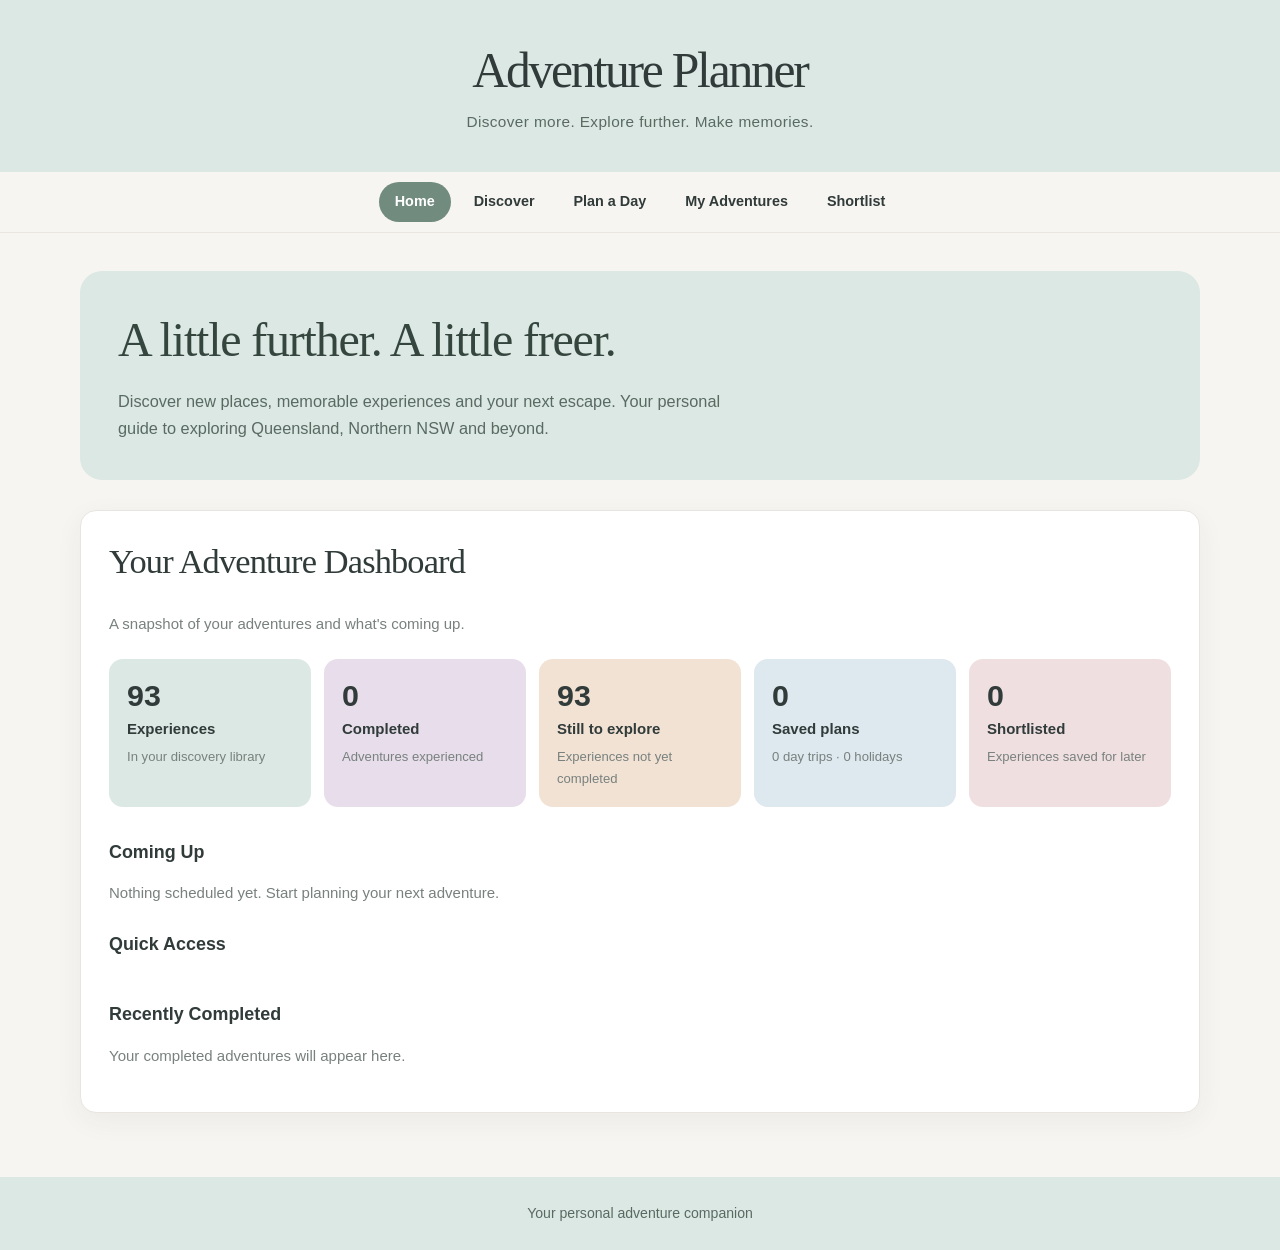
==== index.html @ 5153eb8e "Update index.html" ====
<!DOCTYPE html>
<html lang="en">
<head>
    <meta charset="UTF-8">
    <meta name="viewport" content="width=device-width, initial-scale=1.0">
    <meta name="theme-color" content="#F7F5F1">
    <title>Adventure Planner | Home</title>

    <link rel="stylesheet" href="style.css">
    <link rel="stylesheet" href="theme.css">
    <link rel="stylesheet" href="refinements.css?v=3">
    <link rel="stylesheet" href="site-controls.css?v=1">
    <link rel="stylesheet" href="final-fixes.css?v=1">
    <link rel="stylesheet" href="itinerary-names.css?v=1">

    <script src="itinerary-names.js?v=1" defer></script>
<script src="final-fixes.js?v=1" defer></script>
    <script src="activities.js" defer></script>
    <script src="activities-extra.js" defer></script>
    <script src="activities-more.js" defer></script>
    <script src="activity-corrections.js" defer></script>
    <script src="activities-collection-4.js" defer></script>
    <script src="activity-corrections-2.js" defer></script>
    <script src="pet-policy.js?v=1" defer></script>
    <script src="app.js" defer></script>
    <script src="adventure-planner-bridge.js" defer></script>
    <script src="page-init.js" defer></script>
    <script src="navigation.js" defer></script>
    <script src="home-dashboard.js" defer></script>
    <script src="page-refinements.js?v=3" defer></script>
</head>

<body data-page="home">
    <header>
        <h1>Adventure Planner</h1>
        <p>Discover more. Explore further. Make memories.</p>
    </header>

    <main>
        <section class="welcome">
            <h2>A little further. A little freer.</h2>
            <p>
                Discover new places, memorable experiences and your next escape.
                Your personal guide to exploring Queensland, Northern NSW and beyond.
            </p>
        </section>
    </main>

    <footer>Your personal adventure companion</footer>
</body>
</html>
---- style.css ----
:root {
    --forest: #183b35;
    --forest-light: #28564b;
    --cream: #f4f5ef;
    --white: #fff;
    --text: #263b35;
    --muted: #687871;
    --accent: #d9a75b;
    --border: #e5e9e2;
    --surface: #edf1eb;
}

* {
    box-sizing: border-box;
}

html {
    scroll-behaviour: smooth;
}

body {
    margin: 0;
    background: var(--cream);
    color: var(--text);
    font-family: Arial, Helvetica, sans-serif;
    line-height: 1.6;
}

header {
    padding: 48px 20px;
    background: linear-gradient(135deg, var(--forest), var(--forest-light));
    color: var(--white);
    text-align: center;
}

header h1 {
    margin: 0 0 8px;
    font-size: clamp(2rem, 6vw, 3rem);
    line-height: 1.2;
}

header p {
    margin: 0;
    color: rgba(255, 255, 255, .85);
    font-size: 1.05rem;
}

main {
    width: min(100% - 32px, 850px);
    margin: 32px auto;
}

h2 {
    color: var(--forest);
    line-height: 1.3;
}

h3 {
    color: var(--forest);
    line-height: 1.3;
}

.intro {
    margin-bottom: 28px;
}

.intro p {
    color: var(--muted);
}

.feature-grid {
    display: grid;
    grid-template-columns: repeat(2, minmax(0, 1fr));
    gap: 16px;
    margin: 28px 0;
}

.feature-card {
    padding: 22px;
    border: 1px solid var(--border);
    border-radius: 12px;
    background: var(--white);
    box-shadow: 0 3px 12px rgba(24, 59, 53, .04);
}

.feature-card h3 {
    margin-top: 0;
    margin-bottom: 8px;
}

.feature-card p {
    margin: 0;
    color: var(--muted);
    font-size: .95rem;
}

.search-input {
    width: 100%;
    min-height: 46px;
    margin: 12px 0 18px;
    padding: 12px 14px;
    border: 1px solid var(--border);
    border-radius: 8px;
    background: var(--white);
    color: var(--text);
    font: inherit;
}

.search-input:focus,
.filter-field select:focus,
.form-field input:focus,
.form-field select:focus,
.form-field textarea:focus {
    outline: 2px solid var(--accent);
    outline-offset: 2px;
}

.activity-filters {
    display: grid;
    grid-template-columns: repeat(2, minmax(0, 1fr));
    gap: 14px;
    margin: 18px 0 24px;
}

.filter-field {
    display: flex;
    flex-direction: column;
    gap: 6px;
    color: var(--text);
    font-size: .9rem;
    font-weight: 600;
}

.filter-field select {
    width: 100%;
    min-height: 42px;
    padding: 9px 10px;
    border: 1px solid var(--border);
    border-radius: 8px;
    background: var(--white);
    color: var(--text);
    font: inherit;
    font-weight: 400;
}

.reset-filters {
    min-height: 40px;
    padding: 9px 14px;
    border: 1px solid var(--border);
    border-radius: 8px;
    background: var(--surface);
    color: var(--forest);
    font: inherit;
    font-weight: 600;
    cursor: pointer;
}

.activity-card {
    margin: 14px 0;
    padding: 18px;
    border: 1px solid var(--border);
    border-radius: 10px;
    background: var(--white);
}

.activity-card h3 {
    margin: 0 0 8px;
}

.activity-card p {
    margin: 6px 0;
}

.activity-card .activity-meta {
    color: var(--muted);
    font-size: .9rem;
}

.activity-card button {
    margin: 10px 8px 0 0;
    padding: 9px 13px;
    border: 1px solid var(--border);
    border-radius: 7px;
    background: var(--surface);
    color: var(--forest);
    font: inherit;
    cursor: pointer;
}

.activity-card button:hover {
    background: #e1e9e1;
}

.activity-card button:focus,
.reset-filters:focus,
.add-activity-button:focus {
    outline: 2px solid var(--accent);
    outline-offset: 2px;
}

.activity-form {
    display: grid;
    grid-template-columns: repeat(2, minmax(0, 1fr));
    gap: 16px;
    margin-top: 24px;
}

.form-field {
    display: flex;
    flex-direction: column;
    gap: 7px;
    color: var(--text);
    font-size: .9rem;
    font-weight: 600;
}

.form-field input,
.form-field select,
.form-field textarea {
    width: 100%;
    min-height: 44px;
    padding: 11px 12px;
    border: 1px solid var(--border);
    border-radius: 8px;
    background: var(--white);
    color: var(--text);
    font: inherit;
    font-weight: 400;
}

.form-field textarea {
    min-height: 100px;
    resize: vertical;
}

.activity-form > label:nth-of-type(4) {
    grid-column: 1 / -1;
}

.add-activity-button {
    grid-column: 1 / -1;
    min-height: 46px;
    padding: 12px 18px;
    border: 0;
    border-radius: 8px;
    background: var(--forest);
    color: white;
    font: inherit;
    font-weight: 600;
    cursor: pointer;
}

.add-activity-button:hover {
    background: var(--forest-light);
}

#add-activity-message {
    grid-column: 1 / -1;
    margin: 0;
    color: var(--forest);
    font-weight: 600;
}

/* Day planner */

.day-planner-activities {
    display: grid;
    gap: 10px;
    margin: 18px 0;
}

.day-planner-choice {
    display: flex;
    align-items: flex-start;
    gap: 12px;
    padding: 13px;
    border: 1px solid var(--border);
    border-radius: 9px;
    background: var(--white);
    cursor: pointer;
}

.day-planner-choice input {
    width: 19px;
    height: 19px;
    margin-top: 2px;
    flex-shrink: 0;
    accent-color: var(--forest);
}

.day-planner-choice > span {
    display: flex;
    flex-direction: column;
    gap: 4px;
}

.day-planner-choice strong {
    color: var(--forest);
}

.day-planner-choice span span {
    color: var(--muted);
    font-size: .88rem;
}

.day-planner-summary {
    margin: 20px 0;
    padding: 16px;
    border-radius: 9px;
    background: var(--surface);
}

.day-planner-summary p {
    margin: 6px 0;
}

#day-planner-message {
    color: var(--forest);
    font-weight: 600;
}

footer {
    margin-top: 48px;
    padding: 24px 16px;
    background: var(--forest);
    color: rgba(255, 255, 255, .8);
    text-align: center;
    font-size: .9rem;
}

@media (max-width: 600px) {
    header {
        padding: 36px 18px;
    }

    main {
        width: min(100% - 24px, 850px);
        margin: 24px auto;
    }

    .feature-grid,
    .activity-filters,
    .activity-form {
        grid-template-columns: 1fr;
    }

    .activity-form > label,
    .add-activity-button,
    #add-activity-message {
        grid-column: 1;
    }
}


/* =========================================
   HOLIDAY PLANNER
   ========================================= */

.holiday-planner-section {
    margin-top: 24px;
}

.holiday-planner-section > h2 {
    color: var(--forest);
    margin-bottom: 10px;
}

.holiday-planner-section > p {
    color: var(--muted);
    line-height: 1.6;
}

.holiday-planner-section .activity-form {
    margin-top: 22px;
    padding: 20px;
    background: var(--surface);
    border-radius: 12px;
}

.holiday-planner-section input[type="search"] {
    width: 100%;
    box-sizing: border-box;
    min-height: 44px;
    margin: 12px 0;
    padding: 11px 12px;
    border: 1px solid var(--border);
    border-radius: 8px;
    background: var(--white);
    color: var(--text);
    font: inherit;
}

.holiday-day-card {
    margin-top: 20px;
    padding: 18px;
    border: 1px solid var(--border);
    border-radius: 12px;
    background: var(--white);
}

.holiday-day-card h3 {
    color: var(--forest);
    margin-top: 0;
}

.holiday-day-card > p {
    color: var(--muted);
    line-height: 1.5;
}

.holiday-day-card select {
    width: 100%;
    box-sizing: border-box;
    min-height: 44px;
    padding: 10px;
    border: 1px solid var(--border);
    border-radius: 8px;
    background: var(--white);
    color: var(--text);
    font: inherit;
}

.holiday-day-card > button {
    margin-top: 12px;
}

.holiday-assigned-list {
    display: grid;
    gap: 9px;
    margin-top: 18px;
}

.holiday-assigned-item {
    display: flex;
    align-items: center;
    justify-content: space-between;
    gap: 12px;
    padding: 12px;
    border: 1px solid var(--border);
    border-radius: 8px;
    background: var(--surface);
}

.holiday-assigned-item span {
    color: var(--text);
    font-size: .92rem;
    line-height: 1.5;
}

.holiday-assigned-item button {
    flex-shrink: 0;
}

.holiday-day-summary {
    margin-top: 16px;
    padding: 12px;
    border-radius: 8px;
    background: var(--surface);
    color: var(--forest) !important;
    font-size: .9rem;
    font-weight: 600;
    line-height: 1.5;
}

#holiday-editor-message,
#holiday-planner-message {
    color: var(--forest);
    font-weight: 600;
}

#holiday-editor > .add-activity-button {
    margin-top: 24px;
}

.holiday-planner-section > h3 {
    margin-top: 32px;
    color: var(--forest);
}

.saved-holiday-list {
    display: grid;
    gap: 16px;
    margin-top: 16px;
}

.saved-holiday-list .activity-card {
    padding: 20px;
    border: 1px solid var(--border);
    border-radius: 12px;
    background: var(--white);
}

.saved-holiday-list .activity-card h3 {
    color: var(--forest);
}

.saved-holiday-days {
    display: grid;
    gap: 12px;
    margin: 18px 0;
}

.saved-holiday-day {
    padding: 14px;
    border-radius: 8px;
    background: var(--surface);
}

.saved-holiday-day strong {
    color: var(--forest);
}

.saved-holiday-day ul {
    margin-bottom: 0;
    padding-left: 22px;
    color: var(--text);
    line-height: 1.7;
}

.saved-holiday-list .activity-card > p {
    color: var(--muted);
    line-height: 1.5;
}

@media (max-width: 600px) {
    .holiday-planner-section .activity-form {
        grid-template-columns: 1fr;
        padding: 15px;
    }

    .holiday-planner-section .activity-form > * {
        grid-column: 1;
    }

    .holiday-day-card {
        padding: 14px;
    }

    .holiday-assigned-item {
        align-items: flex-start;
        flex-direction: column;
    }

    .holiday-assigned-item button {
        align-self: flex-start;
    }
}

/* Calendar export */

.calendar-export-row {
    display: flex;
    align-items: center;
    justify-content: space-between;
    gap: 14px;
    margin: 12px 0;
    padding: 14px;
    border: 1px solid var(--border);
    border-radius: 9px;
    background: var(--white);
}

.calendar-export-row span {
    overflow-wrap: anywhere;
}

.calendar-export-row button {
    flex-shrink: 0;
}

#calendar-export h3 {
    margin-top: 26px;
}

@media (max-width: 600px) {
    .calendar-export-row {
        align-items: flex-start;
        flex-direction: column;
    }
}


/* Experience Journal */

#experience-journal > input[type="search"],
#experience-journal > select {
    width: 100%;
    min-height: 44px;
    margin: 8px 0;
    padding: 10px 12px;
    border: 1px solid var(--border);
    border-radius: 8px;
    background: var(--white);
    color: var(--text);
    font: inherit;
}

.journal-count {
    color: var(--muted);
    font-size: .9rem;
}

.journal-results {
    display: grid;
    gap: 14px;
    margin-top: 18px;
}

.journal-card {
    padding: 18px;
    border: 1px solid var(--border);
    border-radius: 10px;
    background: var(--white);
}

.journal-card h3 {
    margin: 0 0 4px;
}

.journal-location {
    color: var(--muted);
    font-size: .9rem;
}

.journal-rating {
    color: #b47b19;
    font-size: 1.25rem;
    letter-spacing: 2px;
}

.journal-notes {
    white-space: pre-wrap;
    overflow-wrap: anywhere;
}

.journal-editor {
    display: grid;
    gap: 14px;
    margin-top: 18px;
    padding: 16px;
    border-radius: 9px;
    background: var(--surface);
}

.journal-editor textarea {
    width: 100%;
    min-height: 110px;
    padding: 11px;
    border: 1px solid var(--border);
    border-radius: 8px;
    font: inherit;
}

.journal-actions {
    display: flex;
    flex-wrap: wrap;
    gap: 10px;
}

.journal-message {
    margin: 0;
    color: var(--forest);
    font-weight: 600;
}


/* Holiday Expense Tracker */

#holiday-expenses > label select {
    width: 100%;
    min-height: 44px;
    padding: 10px;
    border: 1px solid var(--border);
    border-radius: 8px;
    background: var(--white);
    font: inherit;
}

.expense-summary {
    margin: 18px 0;
    padding: 16px;
    border-radius: 10px;
    background: var(--surface);
}

.expense-total {
    display: flex;
    flex-direction: column;
    gap: 4px;
    margin-bottom: 12px;
}

.expense-total strong {
    color: var(--forest);
    font-size: 1.8rem;
}

.expense-category-row {
    display: flex;
    justify-content: space-between;
    gap: 12px;
    padding: 7px 0;
    border-bottom: 1px solid var(--border);
}

.expense-form {
    display: grid;
    grid-template-columns: repeat(2, minmax(0, 1fr));
    gap: 14px;
    margin: 20px 0;
    padding: 18px;
    border-radius: 10px;
    background: var(--surface);
}

.expense-form > label:nth-of-type(5),
.expense-form > button,
#expense-message {
    grid-column: 1 / -1;
}

.expense-form textarea {
    width: 100%;
    padding: 10px;
    border: 1px solid var(--border);
    border-radius: 8px;
    font: inherit;
}

.expense-list {
    display: grid;
    gap: 12px;
    margin-top: 16px;
}

.expense-card {
    display: flex;
    align-items: flex-start;
    justify-content: space-between;
    gap: 16px;
    padding: 16px;
    border: 1px solid var(--border);
    border-radius: 9px;
    background: var(--white);
}

.expense-card p {
    margin: 5px 0;
    color: var(--muted);
    font-size: .9rem;
    overflow-wrap: anywhere;
}

.expense-actions {
    display: flex;
    align-items: flex-end;
    flex-direction: column;
    gap: 10px;
}

.expense-amount {
    color: var(--forest);
    white-space: nowrap;
}

#expense-message {
    margin: 0;
    color: var(--forest);
    font-weight: 600;
}

@media (max-width: 600px) {
    .expense-form {
        grid-template-columns: 1fr;
    }

    .expense-form > * {
        grid-column: 1;
    }

    .expense-card {
        flex-direction: column;
    }

    .expense-actions {
        align-items: flex-start;
        flex-direction: row;
        justify-content: space-between;
        width: 100%;
    }
}


/* Holiday Budget Planner */

.budget-form {
    display: grid;
    grid-template-columns: minmax(0, 1fr) auto;
    gap: 14px;
    align-items: end;
    margin: 18px 0;
    padding: 18px;
    border-radius: 10px;
    background: var(--surface);
}

.budget-form .add-activity-button {
    grid-column: auto;
    min-width: 140px;
}

#holiday-budget-message {
    grid-column: 1 / -1;
    margin: 0;
    color: var(--forest);
    font-weight: 600;
}

.budget-comparison {
    display: grid;
    grid-template-columns: repeat(2, minmax(0, 1fr));
    gap: 12px;
    margin: 18px 0;
}

.budget-stat {
    display: flex;
    flex-direction: column;
    gap: 5px;
    padding: 16px;
    border: 1px solid var(--border);
    border-radius: 9px;
    background: var(--white);
}

.budget-stat span {
    color: var(--muted);
    font-size: .9rem;
}

.budget-stat strong {
    color: var(--forest);
    font-size: 1.25rem;
    overflow-wrap: anywhere;
}

.budget-stat.over-budget strong {
    color: #a52d2d;
}

.budget-progress-section {
    margin: 18px 0 28px;
    padding: 18px;
    border-radius: 10px;
    background: var(--surface);
}

.budget-progress-label {
    display: flex;
    justify-content: space-between;
    flex-wrap: wrap;
    gap: 8px;
    margin-bottom: 10px;
}

.budget-progress-track {
    height: 16px;
    overflow: hidden;
    border-radius: 20px;
    background: #dce3dc;
}

.budget-progress-bar {
    height: 100%;
    border-radius: 20px;
    background: var(--forest-light);
    transition: width .2s ease;
}

.budget-progress-bar.budget-progress-warning {
    background: #d9a75b;
}

.budget-progress-bar.budget-progress-over {
    background: #b43c36;
}

.all-holiday-budgets {
    display: grid;
    gap: 12px;
}

.budget-holiday-card button {
    margin-top: 8px;
}

@media (max-width: 600px) {
    .budget-form {
        grid-template-columns: 1fr;
    }

    .budget-form .add-activity-button {
        grid-column: 1;
    }

    .budget-comparison {
        grid-template-columns: 1fr;
    }
}


/* Holiday Packing Checklist */

#holiday-packing > label select {
    width: 100%;
    min-height: 44px;
    padding: 10px;
    border: 1px solid var(--border);
    border-radius: 8px;
    background: var(--white);
    color: var(--text);
    font: inherit;
}

.packing-progress {
    margin: 20px 0;
    padding: 16px;
    border-radius: 10px;
    background: var(--surface);
}

.packing-progress p {
    margin: 0 0 10px;
    font-weight: 600;
}

.packing-progress-track {
    height: 15px;
    overflow: hidden;
    border-radius: 20px;
    background: #dce3dc;
}

.packing-progress-bar {
    width: 0;
    height: 100%;
    border-radius: 20px;
    background: var(--forest-light);
    transition: width .2s ease;
}

.packing-categories {
    display: grid;
    gap: 14px;
    margin: 20px 0;
}

.packing-category {
    padding: 16px;
    border: 1px solid var(--border);
    border-radius: 10px;
    background: var(--white);
}

.packing-category-heading {
    display: flex;
    align-items: center;
    justify-content: space-between;
    gap: 12px;
    margin-bottom: 12px;
}

.packing-category-heading h3 {
    margin: 0;
}

.packing-category-count {
    color: var(--muted);
    font-size: .9rem;
    white-space: nowrap;
}

.packing-items {
    display: grid;
    gap: 8px;
}

.packing-item {
    display: flex;
    justify-content: space-between;
    align-items: center;
    gap: 12px;
    padding: 8px 0;
    border-bottom: 1px solid var(--border);
}

.packing-item:last-child {
    border-bottom: 0;
}

.packing-item-label {
    display: flex;
    align-items: center;
    gap: 11px;
    min-width: 0;
    cursor: pointer;
}

.packing-item-label input {
    width: 19px;
    height: 19px;
    flex-shrink: 0;
    accent-color: var(--forest);
}

.packing-checked {
    color: var(--muted);
    text-decoration: line-through;
}

.packing-remove {
    padding: 5px 9px;
    border: 1px solid var(--border);
    border-radius: 6px;
    background: var(--surface);
    color: var(--forest);
    cursor: pointer;
}

.packing-add-form {
    display: grid;
    grid-template-columns: minmax(0, 1fr) auto;
    gap: 10px;
    margin: 20px 0;
}

.packing-add-form input {
    width: 100%;
    min-height: 44px;
    padding: 10px 12px;
    border: 1px solid var(--border);
    border-radius: 8px;
    font: inherit;
}

.packing-add-form .add-activity-button {
    grid-column: auto;
}

.packing-message {
    color: var(--forest);
    font-weight: 600;
}

@media (max-width: 600px) {
    .packing-add-form {
        grid-template-columns: 1fr;
    }

    .packing-add-form .add-activity-button {
        grid-column: 1;
    }
}


/* Holiday Booking and Notes Manager */

#holiday-bookings > label select,
#holiday-bookings > textarea {
    width: 100%;
    padding: 11px;
    border: 1px solid var(--border);
    border-radius: 8px;
    background: var(--white);
    color: var(--text);
    font: inherit;
}

.booking-form {
    display: grid;
    grid-template-columns: repeat(2, minmax(0, 1fr));
    gap: 14px;
    margin: 20px 0;
    padding: 18px;
    border-radius: 10px;
    background: var(--surface);
}

.booking-form > label:nth-last-of-type(1),
.booking-form > button,
.booking-form > p {
    grid-column: 1 / -1;
}

.booking-form input,
.booking-form select,
.booking-form textarea {
    width: 100%;
    min-height: 44px;
    padding: 10px;
    border: 1px solid var(--border);
    border-radius: 8px;
    background: var(--white);
    font: inherit;
}

.booking-form textarea {
    min-height: 100px;
}

.booking-message {
    margin: 0;
    color: var(--forest);
    font-weight: 600;
}

.holiday-booking-list {
    display: grid;
    gap: 14px;
    margin: 18px 0 28px;
}

.holiday-booking-card {
    padding: 18px;
    border: 1px solid var(--border);
    border-radius: 10px;
    background: var(--white);
}

.holiday-booking-card h4 {
    margin: 0 0 8px;
    color: var(--forest);
    font-size: 1.1rem;
}

.booking-category {
    display: inline-block;
    margin-bottom: 10px;
    padding: 3px 9px;
    border-radius: 20px;
    background: var(--surface);
    color: var(--forest);
    font-size: .85rem;
}

.booking-details p {
    margin: 6px 0;
    overflow-wrap: anywhere;
}

.booking-card-actions {
    display: flex;
    flex-wrap: wrap;
    gap: 9px;
    margin-top: 14px;
}

#holiday-bookings > textarea {
    display: block;
    min-height: 130px;
    margin: 12px 0;
}

@media (max-width: 600px) {
    .booking-form {
        grid-template-columns: 1fr;
    }

    .booking-form > * {
        grid-column: 1;
    }
}


/* Printable Holiday Travel Pack */

#holiday-travel-pack > label select {
    width: 100%;
    min-height: 44px;
    padding: 10px;
    border: 1px solid var(--border);
    border-radius: 8px;
    background: var(--white);
    font: inherit;
}

#holiday-travel-pack > button {
    margin-top: 14px;
}

.travel-pack-message {
    color: var(--forest);
    font-weight: 600;
}


/* Adventure Home Dashboard */

.home-dashboard {
    margin: 24px 0;
    padding: 22px;
    border: 1px solid var(--border);
    border-radius: 14px;
    background: var(--white);
    box-shadow: 0 3px 12px rgba(24, 59, 53, .05);
}

.home-dashboard h2 {
    margin-top: 0;
}

.dashboard-welcome,
.dashboard-empty {
    color: var(--muted);
}

.dashboard-statistics {
    display: grid;
    grid-template-columns: repeat(auto-fit, minmax(135px, 1fr));
    gap: 12px;
    margin: 20px 0 28px;
}

.dashboard-stat-card {
    display: flex;
    flex-direction: column;
    gap: 3px;
    padding: 15px;
    border-radius: 9px;
    background: var(--surface);
}

.dashboard-stat-value {
    color: var(--forest);
    font-size: 1.8rem;
    font-weight: 700;
    line-height: 1.2;
}

.dashboard-stat-label {
    font-weight: 700;
}

.dashboard-stat-detail {
    color: var(--muted);
    font-size: .8rem;
}

.dashboard-upcoming,
.dashboard-shortcuts,
.dashboard-recent {
    margin-top: 26px;
}

.dashboard-plan-card {
    display: flex;
    flex-direction: column;
    gap: 4px;
    margin: 10px 0;
    padding: 13px 15px;
    border-left: 4px solid var(--accent);
    border-radius: 5px;
    background: var(--surface);
}

.dashboard-plan-type,
.dashboard-plan-date {
    color: var(--muted);
    font-size: .85rem;
}

.dashboard-shortcut-grid {
    display: grid;
    grid-template-columns: repeat(auto-fit, minmax(170px, 1fr));
    gap: 10px;
}

.dashboard-shortcut {
    display: block;
    padding: 12px 14px;
    border: 1px solid var(--border);
    border-radius: 8px;
    color: var(--forest);
    background: var(--surface);
    font-weight: 600;
    text-decoration: none;
    transition: background .15s ease;
}

.dashboard-shortcut:hover,
.dashboard-shortcut:focus {
    background: #dfe8df;
    outline: 2px solid var(--forest-light);
}

.dashboard-completed-list {
    padding-left: 22px;
}

.dashboard-completed-list li {
    margin: 7px 0;
}

@media (max-width: 600px) {
    .home-dashboard {
        padding: 16px;
    }

    .dashboard-statistics {
        grid-template-columns: repeat(2, minmax(0, 1fr));
    }

    .dashboard-shortcut-grid {
        grid-template-columns: 1fr 1fr;
    }
}
---- theme.css ----
:root {
    --ivory: #F7F5F1;
    --white: #FFFFFF;
    --sage: #DCE8E3;
    --sage-dark: #718B7F;
    --lilac: #E8DDEB;
    --peach: #F2E2D4;
    --terracotta: #D77F70;
    --terracotta-dark: #BD695C;
    --ink: #303B3A;
    --muted: #78817E;
    --border: #E8E5E0;
    --surface: #F1EFEB;
    --danger: #B85F5F;
    --shadow: 0 8px 28px rgba(48, 59, 58, .055);
    --radius: 16px;
}

* {
    box-sizing: border-box;
}

html {
    scroll-behaviour: smooth;
}

body {
    margin: 0;
    background: var(--ivory);
    color: var(--ink);
    font-family: "Inter", "Avenir Next", Avenir, "Segoe UI", sans-serif;
    font-size: 15px;
    line-height: 1.65;
    -webkit-font-smoothing: antialiased;
}

header {
    padding: 42px 24px 38px;
    background: var(--sage);
    color: var(--ink);
    text-align: center;
}

header h1 {
    margin: 0;
    font-family: Georgia, "Times New Roman", serif;
    font-size: clamp(2rem, 5vw, 3.1rem);
    font-weight: 500;
    letter-spacing: -.045em;
    line-height: 1.15;
}

header p {
    margin: 10px 0 0;
    color: #596A63;
    font-size: .96rem;
    letter-spacing: .025em;
}

main {
    width: min(100% - 40px, 1120px);
    margin: 38px auto 64px;
}

h1, h2, h3, h4 {
    color: var(--ink);
    line-height: 1.3;
}

h2 {
    margin-top: 0;
    font-family: Georgia, "Times New Roman", serif;
    font-size: clamp(1.65rem, 3vw, 2.15rem);
    font-weight: 500;
    letter-spacing: -.025em;
}

h3 {
    font-size: 1.12rem;
    font-weight: 650;
}

p {
    color: var(--muted);
}

.welcome {
    margin: 0 0 30px;
    padding: 38px;
    border-radius: 22px;
    background: var(--sage);
}

.welcome h2 {
    max-width: 650px;
    margin-bottom: 10px;
    color: #35463F;
    font-size: clamp(2rem, 5vw, 3rem);
}

.welcome p {
    max-width: 620px;
    margin-bottom: 0;
    color: #596A63;
    font-size: 1.02rem;
}

.feature,
.home-dashboard,
#activity-browser,
#day-planner,
#my-activities,
#backup-section,
#my-adventures,
#my-shortlist,
#adventure-map-section,
#experience-journal,
#calendar-export,
#holiday-expenses,
#holiday-budget,
#holiday-packing,
#holiday-bookings,
#holiday-travel-pack {
    margin: 22px 0;
    padding: 28px;
    border: 1px solid var(--border);
    border-radius: var(--radius);
    background: var(--white);
    box-shadow: var(--shadow);
}

.feature > h2,
.feature > h3 {
    margin-top: 0;
}

.feature > p:first-of-type {
    max-width: 760px;
}

.feature-grid {
    display: grid;
    grid-template-columns: repeat(2, minmax(0, 1fr));
    gap: 18px;
    margin: 28px 0;
}

.feature-card,
.activity-card,
.holiday-day-card,
.journal-card,
.holiday-booking-card,
.packing-category,
.budget-stat {
    padding: 20px;
    border: 1px solid var(--border);
    border-radius: 14px;
    background: var(--white);
    box-shadow: 0 3px 14px rgba(48, 59, 58, .035);
}

.feature-card h3,
.activity-card h3 {
    margin-top: 0;
}

.activity-card {
    margin: 14px 0;
}

.activity-card h3 {
    margin-bottom: 8px;
}

.activity-card p {
    margin: 7px 0;
}

.activity-card .activity-meta {
    color: var(--muted);
    font-size: .88rem;
}

.search-input,
input[type="search"],
input[type="text"],
input[type="number"],
input[type="date"],
input[type="time"],
select,
textarea {
    max-width: 100%;
    border: 1px solid var(--border);
    border-radius: 10px;
    background: #FFFEFC;
    color: var(--ink);
    font: inherit;
}

.search-input,
input[type="search"] {
    width: 100%;
    min-height: 48px;
    margin: 12px 0 18px;
    padding: 12px 15px;
}

input[type="text"],
input[type="number"],
input[type="date"],
input[type="time"],
select {
    min-height: 44px;
    padding: 9px 12px;
}

textarea {
    width: 100%;
    min-height: 105px;
    padding: 12px;
    resize: vertical;
}

input:focus,
select:focus,
textarea:focus {
    outline: 2px solid var(--terracotta);
    outline-offset: 2px;
}

.activity-filters,
.discover-controls,
.map-view-controls {
    display: grid;
    grid-template-columns: repeat(2, minmax(0, 1fr));
    gap: 14px;
    margin: 18px 0 24px;
}

.filter-field,
.form-field {
    display: flex;
    flex-direction: column;
    gap: 7px;
    color: var(--ink);
    font-size: .88rem;
    font-weight: 600;
}

.filter-field select,
.form-field input,
.form-field select,
.form-field textarea {
    width: 100%;
}

.activity-form,
.expense-form,
.booking-form {
    display: grid;
    grid-template-columns: repeat(2, minmax(0, 1fr));
    gap: 16px;
    margin-top: 22px;
}

.activity-form {
    padding: 22px;
    border-radius: 14px;
    background: var(--surface);
}

.activity-form > label:nth-of-type(4),
.activity-form > button,
.activity-form > p,
.expense-form > label:nth-of-type(5),
.expense-form > button,
#expense-message,
.booking-form > label:nth-last-of-type(1),
.booking-form > button,
.booking-form > p {
    grid-column: 1 / -1;
}

button,
.add-activity-button,
.reset-filters {
    min-height: 42px;
    padding: 10px 17px;
    border: 1px solid transparent;
    border-radius: 10px;
    background: var(--terracotta);
    color: var(--white);
    font: inherit;
    font-size: .9rem;
    font-weight: 650;
    cursor: pointer;
    transition: background .18s ease, transform .18s ease;
}

button:hover,
.add-activity-button:hover {
    background: var(--terracotta-dark);
    transform: translateY(-1px);
}

button:focus-visible {
    outline: 3px solid var(--sage-dark);
    outline-offset: 3px;
}

.reset-filters,
.activity-card button,
.packing-remove {
    border-color: var(--border);
    background: var(--sage);
    color: #40554B;
}

.reset-filters:hover,
.activity-card button:hover,
.packing-remove:hover {
    background: #CBDCD4;
    color: var(--ink);
}

#add-activity-message,
#day-planner-message,
#holiday-editor-message,
#holiday-planner-message,
#backup-message,
#holiday-budget-message,
#expense-message,
.booking-message,
.packing-message,
.journal-message,
.travel-pack-message,
.map-view-message {
    color: var(--sage-dark);
    font-weight: 650;
}

.day-planner-activities,
.journal-results,
.saved-holiday-list,
.holiday-booking-list,
.packing-categories,
.expense-list {
    display: grid;
    gap: 13px;
    margin: 18px 0;
}

.day-planner-choice {
    display: flex;
    align-items: flex-start;
    gap: 12px;
    padding: 14px;
    border: 1px solid var(--border);
    border-radius: 12px;
    background: #FFFEFC;
    cursor: pointer;
}

.day-planner-choice input,
.packing-item-label input {
    width: 19px;
    height: 19px;
    flex-shrink: 0;
    accent-color: var(--sage-dark);
}

.day-planner-choice > span {
    display: flex;
    flex-direction: column;
    gap: 4px;
}

.day-planner-choice strong {
    color: var(--ink);
}

.day-planner-choice span span {
    color: var(--muted);
    font-size: .88rem;
}

.day-planner-summary,
.expense-summary,
.packing-progress,
.budget-progress-section,
.holiday-day-summary {
    margin: 18px 0;
    padding: 18px;
    border-radius: 13px;
    background: var(--sage);
    color: #40554B;
}

.holiday-planner-section {
    margin-top: 24px;
}

.holiday-planner-section .activity-form,
.expense-form,
.booking-form,
.journal-editor {
    padding: 20px;
    border-radius: 14px;
    background: var(--surface);
}

.holiday-planner-section input[type="search"],
.holiday-planner-section select,
.holiday-day-card select,
#holiday-expenses > label select,
#holiday-packing > label select,
#holiday-bookings > label select,
#holiday-travel-pack > label select {
    width: 100%;
    min-height: 44px;
    padding: 10px 12px;
    border: 1px solid var(--border);
    border-radius: 10px;
    background: #FFFEFC;
    color: var(--ink);
    font: inherit;
}

.holiday-day-card {
    margin-top: 18px;
}

.holiday-day-card h3 {
    margin-top: 0;
}

.holiday-assigned-list {
    display: grid;
    gap: 9px;
    margin-top: 16px;
}

.holiday-assigned-item,
.calendar-export-row,
.expense-card,
.packing-item {
    display: flex;
    align-items: center;
    justify-content: space-between;
    gap: 14px;
    padding: 13px;
    border: 1px solid var(--border);
    border-radius: 11px;
    background: #FFFEFC;
}

.holiday-assigned-item span,
.calendar-export-row span {
    overflow-wrap: anywhere;
}

.saved-holiday-days {
    display: grid;
    gap: 12px;
    margin: 18px 0;
}

.saved-holiday-day {
    padding: 15px;
    border-radius: 11px;
    background: var(--peach);
}

.saved-holiday-day strong {
    color: var(--ink);
}

.saved-holiday-day ul {
    margin-bottom: 0;
    padding-left: 22px;
    line-height: 1.7;
}

.budget-form,
.packing-add-form {
    display: grid;
    grid-template-columns: minmax(0, 1fr) auto;
    gap: 12px;
    align-items: end;
    margin: 18px 0;
    padding: 18px;
    border-radius: 13px;
    background: var(--surface);
}

.budget-comparison {
    display: grid;
    grid-template-columns: repeat(2, minmax(0, 1fr));
    gap: 13px;
    margin: 18px 0;
}

.budget-stat span {
    display: block;
    color: var(--muted);
    font-size: .88rem;
}

.budget-stat strong,
.expense-total strong {
    color: var(--ink);
    font-size: 1.5rem;
}

.budget-progress-track,
.packing-progress-track {
    height: 13px;
    overflow: hidden;
    border-radius: 20px;
    background: #E6E3DE;
}

.budget-progress-bar,
.packing-progress-bar {
    height: 100%;
    border-radius: 20px;
    background: var(--sage-dark);
}

.budget-progress-bar.budget-progress-warning {
    background: #D7A66F;
}

.budget-progress-bar.budget-progress-over {
    background: var(--danger);
}

.packing-category {
    margin: 12px 0;
}

.packing-category-heading {
    display: flex;
    justify-content: space-between;
    gap: 12px;
    margin-bottom: 12px;
}

.packing-category-heading h3 {
    margin: 0;
}

.packing-items {
    display: grid;
    gap: 8px;
}

.packing-item-label {
    display: flex;
    align-items: center;
    gap: 11px;
    min-width: 0;
    cursor: pointer;
}

.packing-checked {
    color: var(--muted);
    text-decoration: line-through;
}

.packing-remove {
    min-height: 32px;
    padding: 5px 10px;
}

.expense-card {
    align-items: flex-start;
}

.expense-card p {
    margin: 5px 0;
    overflow-wrap: anywhere;
}

.expense-amount {
    color: var(--ink);
    white-space: nowrap;
}

.expense-actions,
.journal-actions,
.booking-card-actions {
    display: flex;
    flex-wrap: wrap;
    gap: 9px;
}

.journal-editor {
    display: grid;
    gap: 14px;
    margin-top: 18px;
}

.journal-rating {
    color: var(--terracotta-dark);
    font-size: 1.2rem;
    letter-spacing: 2px;
}

.journal-notes {
    white-space: pre-wrap;
    overflow-wrap: anywhere;
}

.booking-category,
.dashboard-plan-type {
    display: inline-block;
    padding: 4px 10px;
    border-radius: 20px;
    background: var(--lilac);
    color: #65566B;
    font-size: .82rem;
    font-weight: 650;
}

.dashboard-welcome,
.dashboard-empty {
    color: var(--muted);
}

.dashboard-statistics {
    display: grid;
    grid-template-columns: repeat(auto-fit, minmax(145px, 1fr));
    gap: 13px;
    margin: 22px 0 30px;
}

.dashboard-stat-card {
    display: flex;
    flex-direction: column;
    gap: 4px;
    padding: 18px;
    border-radius: 14px;
    background: var(--sage);
}

.dashboard-stat-card:nth-child(2) {
    background: var(--lilac);
}

.dashboard-stat-card:nth-child(3) {
    background: var(--peach);
}

.dashboard-stat-value {
    color: var(--ink);
    font-size: 1.9rem;
    font-weight: 700;
    line-height: 1.2;
}

.dashboard-stat-label {
    font-weight: 700;
}

.dashboard-stat-detail,
.dashboard-plan-date {
    color: var(--muted);
    font-size: .82rem;
}

.dashboard-upcoming,
.dashboard-shortcuts,
.dashboard-recent {
    margin-top: 28px;
}

.dashboard-plan-card {
    display: flex;
    flex-direction: column;
    gap: 4px;
    margin: 10px 0;
    padding: 16px;
    border-left: 4px solid var(--terracotta);
    border-radius: 10px;
    background: var(--peach);
}

.dashboard-shortcut-grid {
    display: grid;
    grid-template-columns: repeat(auto-fit, minmax(170px, 1fr));
    gap: 11px;
}

.dashboard-shortcut {
    display: block;
    padding: 13px 15px;
    border: 1px solid var(--border);
    border-radius: 11px;
    background: var(--lilac);
    color: #5E5065;
    font-weight: 650;
    text-decoration: none;
    transition: background .18s ease;
}

.dashboard-shortcut:hover {
    background: #DCCBDD;
}

.dashboard-completed-list {
    padding-left: 22px;
}

.dashboard-completed-list li {
    margin: 7px 0;
}

#my-shortlist,
#my-adventures {
    min-height: 200px;
}

#adventure-map {
    width: 100%;
    height: 520px;
    border: 1px solid var(--border);
    border-radius: 14px;
    background: var(--surface);
    z-index: 1;
}

.map-view-legend {
    color: var(--muted);
    font-size: .85rem;
}

.map-popup h3 {
    color: var(--ink);
}

.map-popup-activity button {
    background: var(--sage);
    color: var(--ink);
}

#calendar-export h3 {
    margin-top: 26px;
}

footer {
    margin-top: 56px;
    padding: 25px 18px;
    background: var(--sage);
    color: #596A63;
    text-align: center;
    font-size: .88rem;
}

#backup-section input[type="file"] {
    display: block;
    margin-top: 10px;
}

@media (max-width: 700px) {
    main {
        width: min(100% - 24px, 1120px);
        margin: 22px auto 42px;
    }

    header {
        padding: 32px 18px;
    }

    .welcome {
        padding: 25px 22px;
    }

    .feature,
    .home-dashboard,
    #activity-browser,
    #day-planner,
    #my-activities,
    #backup-section,
    #my-adventures,
    #my-shortlist,
    #adventure-map-section,
    #experience-journal,
    #calendar-export,
    #holiday-expenses,
    #holiday-budget,
    #holiday-packing,
    #holiday-bookings,
    #holiday-travel-pack {
        padding: 19px;
        border-radius: 13px;
    }

    .feature-grid,
    .activity-filters,
    .discover-controls,
    .map-view-controls,
    .activity-form,
    .expense-form,
    .booking-form {
        grid-template-columns: 1fr;
    }

    .activity-form > *,
    .expense-form > *,
    .booking-form > * {
        grid-column: 1;
    }

    .budget-comparison {
        grid-template-columns: 1fr 1fr;
    }

    .budget-form,
    .packing-add-form {
        grid-template-columns: 1fr;
    }

    .budget-form > button,
    .packing-add-form > button {
        grid-column: 1;
    }

    .holiday-assigned-item,
    .calendar-export-row,
    .expense-card,
    .packing-item {
        align-items: flex-start;
        flex-direction: column;
    }

    .dashboard-statistics {
        grid-template-columns: repeat(2, minmax(0, 1fr));
    }

    .dashboard-shortcut-grid {
        grid-template-columns: repeat(2, minmax(0, 1fr));
    }

    #adventure-map {
        height: 430px;
    }
}

@media (max-width: 380px) {
    .dashboard-shortcut-grid,
    .dashboard-statistics,
    .budget-comparison {
        grid-template-columns: 1fr;
    }
}
---- refinements.css ----
:root {
    --dashboard-sage: #DCE8E3;
    --dashboard-lilac: #E8DDEB;
    --dashboard-peach: #F2E2D4;
    --dashboard-blue: #DDE8EF;
    --dashboard-rose: #F0DFE1;
}

/* Five distinct dashboard colours */
.dashboard-statistics .dashboard-stat-card:nth-child(1) {
    background: var(--dashboard-sage) !important;
}

.dashboard-statistics .dashboard-stat-card:nth-child(2) {
    background: var(--dashboard-lilac) !important;
}

.dashboard-statistics .dashboard-stat-card:nth-child(3) {
    background: var(--dashboard-peach) !important;
}

.dashboard-statistics .dashboard-stat-card:nth-child(4) {
    background: var(--dashboard-blue) !important;
}

.dashboard-statistics .dashboard-stat-card:nth-child(5) {
    background: var(--dashboard-rose) !important;
}

/* Coming Up cards */
.dashboard-upcoming {
    margin-top: 34px;
}

.dashboard-upcoming > h3 {
    margin-bottom: 16px;
}

.dashboard-plan-card {
    display: grid;
    grid-template-columns: 1fr auto;
    grid-template-areas:
        "type date"
        "name name";
    align-items: center;
    gap: 7px 16px;
    margin: 12px 0;
    padding: 20px 22px;
    border: 1px solid var(--border);
    border-left: 4px solid #8CA99A;
    border-radius: 13px;
    background: #FFFFFF;
    box-shadow: 0 3px 12px rgba(48, 59, 58, .035);
}

.dashboard-upcoming .dashboard-plan-card:nth-of-type(2) {
    border-left-color: #A994B2;
}

.dashboard-upcoming .dashboard-plan-card:nth-of-type(3) {
    border-left-color: #D7A88D;
}

.dashboard-upcoming .dashboard-plan-card:nth-of-type(4) {
    border-left-color: #8CA9BC;
}

/* Plain text label, not a bubble */
.dashboard-plan-card .dashboard-plan-type {
    grid-area: type;
    display: block;
    width: auto;
    padding: 0 !important;
    border: 0 !important;
    border-radius: 0 !important;
    background: transparent !important;
    color: var(--sage-dark) !important;
    font-size: .74rem;
    font-weight: 700;
    letter-spacing: .09em;
    line-height: 1.3;
    text-transform: uppercase;
}

.dashboard-plan-card strong {
    grid-area: name;
    color: var(--ink) !important;
    font-family: Georgia, "Times New Roman", serif;
    font-size: 1.2rem;
    font-weight: 500;
    line-height: 1.4;
}

.dashboard-plan-card .dashboard-plan-date {
    grid-area: date;
    color: var(--muted);
    font-size: .82rem;
    text-align: right;
    white-space: nowrap;
}

/* Discover */
.discover-actions {
    display: flex;
    gap: 14px;
    margin: 20px 0;
}

#discover-results {
    margin-top: 20px;
}

#discover-results .discover-card {
    margin: 0;
    padding: 28px;
    border: 1px solid var(--border);
    border-radius: 17px;
    background: #FFFFFF;
    box-shadow: var(--shadow);
}

.discover-card-eyebrow {
    display: block;
    margin-bottom: 10px;
    color: var(--sage-dark);
    font-size: .75rem;
    font-weight: 700;
    letter-spacing: .1em;
    text-transform: uppercase;
}

#discover-results .discover-card h4 {
    margin: 0 0 8px;
    color: var(--ink);
    font-family: Georgia, "Times New Roman", serif;
    font-size: clamp(1.5rem, 3vw, 1.9rem);
    font-weight: 500;
}

.discover-location {
    color: var(--sage-dark);
    font-size: .9rem;
    font-weight: 600;
}

.discover-description {
    line-height: 1.7;
}

.discover-details {
    display: flex;
    flex-wrap: wrap;
    gap: 8px;
    margin: 18px 0;
}

.discover-details span {
    padding: 6px 11px;
    border-radius: 8px;
    background: var(--surface);
    color: var(--ink);
    font-size: .82rem;
}

.discover-count {
    margin-top: 12px;
    color: var(--muted);
    font-size: .85rem;
}

/* Shortlist */
.shortlist-add-controls {
    display: grid;
    grid-template-columns: minmax(0, 1fr) minmax(0, 1.5fr) auto;
    align-items: center;
    gap: 12px;
    margin: 22px 0;
}

.shortlist-add-controls input,
.shortlist-add-controls select {
    width: 100%;
    min-width: 0;
    height: 48px;
    min-height: 48px;
    margin: 0;
    padding: 10px 13px;
    border: 1px solid var(--border);
    border-radius: 10px;
    background: #FFFEFC;
    color: var(--ink);
    font: inherit;
}

.shortlist-add-controls button {
    height: 48px;
    white-space: nowrap;
}

.shortlist-count {
    color: var(--sage-dark);
    font-weight: 650;
}

.shortlist-results {
    display: grid;
    gap: 14px;
    margin-top: 18px;
}

.shortlist-card {
    padding: 20px;
    border: 1px solid var(--border);
    border-radius: 14px;
    background: #FFFFFF;
    box-shadow: 0 3px 14px rgba(48, 59, 58, .035);
}

.shortlist-card h3 {
    margin: 0 0 6px;
}

.shortlist-meta {
    color: var(--muted);
    font-size: .9rem;
}

/* My Adventures buttons */
#my-adventures-dashboard .adventure-history-actions {
    display: flex;
    flex-wrap: wrap;
    gap: 10px;
}

#my-adventures-dashboard .adventure-history-actions button {
    min-width: 150px;
    min-height: 42px;
    padding: 10px 16px;
    border: 1px solid var(--border);
    border-radius: 10px;
    background: var(--sage);
    color: #40554B;
    font: inherit;
    font-size: .9rem;
    font-weight: 650;
}

@media (max-width: 700px) {
    .dashboard-plan-card {
        padding: 16px;
    }

    .shortlist-add-controls {
        grid-template-columns: 1fr;
    }

    .shortlist-add-controls button,
    .discover-actions button {
        width: 100%;
    }

    #discover-results .discover-card {
        padding: 21px;
    }
}

@media (max-width: 420px) {
    .dashboard-plan-card {
        grid-template-columns: 1fr;
        grid-template-areas:
            "type"
            "name"
            "date";
    }

    .dashboard-plan-date {
        text-align: left;
    }
}
---- site-controls.css ----
/*
 * Adventure Planner — Shared Search and Filter Styling
 */

:root {
    --search-beige: #F2EBDD;
    --search-border: #D9CEBD;
    --search-focus: #B58C76;
}

/* Consistent search fields throughout the application */
input[type="search"],
input.search-input,
.itinerary-editor input[type="search"],
.shortlist-add-controls input,
.shortlist-add-controls select {
    box-sizing: border-box;
    width: 100%;
    min-width: 0;
    min-height: 48px;
    padding: 11px 14px;
    border: 1px solid var(--search-border);
    border-radius: 10px;
    background: var(--search-beige) !important;
    color: var(--ink);
    font: inherit;
}

input[type="search"]::placeholder,
input.search-input::placeholder {
    color: #746B60;
    opacity: 1;
}

input[type="search"]:focus,
input.search-input:focus,
select:focus,
.itinerary-editor input:focus {
    outline: 2px solid var(--search-focus);
    outline-offset: 2px;
}

/* Shared filter panels */
.discover-controls,
.day-generator-controls {
    padding: 18px;
    border-radius: 12px;
    background: var(--search-beige);
}

.discover-controls {
    display: grid;
    grid-template-columns: repeat(2, minmax(0, 1fr));
    gap: 14px;
    margin-top: 14px;
}

.discover-controls .filter-field,
.day-generator-controls .filter-field {
    display: grid;
    gap: 7px;
    min-width: 0;
}

.discover-controls select,
.day-generator-controls select {
    box-sizing: border-box;
    width: 100%;
    min-height: 48px;
    padding: 10px 13px;
    border: 1px solid var(--search-border);
    border-radius: 10px;
    background: #fff;
    color: var(--ink);
    font: inherit;
}

.pet-friendly-toggle {
    display: flex;
    align-items: center;
    gap: 10px;
    min-height: 46px;
    padding: 8px 11px;
    border-radius: 9px;
    background: rgba(255,255,255,.7);
    color: var(--ink);
    font-weight: 600;
}

.pet-friendly-toggle input {
    width: 19px;
    height: 19px;
    flex: 0 0 auto;
    accent-color: var(--sage-dark);
}

/* Discover results */
.discover-results {
    display: grid;
    grid-template-columns: repeat(auto-fit, minmax(min(100%, 290px), 1fr));
    gap: 15px;
    margin-top: 18px;
}

#discover-results .discover-card {
    height: 100%;
    box-sizing: border-box;
    padding: 22px;
    border: 1px solid var(--border);
    border-radius: 15px;
    background: #fff;
    box-shadow: 0 3px 14px rgba(48,59,58,.04);
}

#discover-results .discover-card h4 {
    margin: 0 0 8px;
    color: var(--ink);
    font-family: Georgia, "Times New Roman", serif;
    font-size: 1.3rem;
    font-weight: 500;
}

.discover-location {
    color: var(--sage-dark);
    font-size: .9rem;
    font-weight: 650;
}

.discover-description {
    line-height: 1.65;
}

.discover-details {
    display: flex;
    flex-wrap: wrap;
    gap: 8px;
    margin: 16px 0;
}

.discover-details span {
    padding: 7px 10px;
    border-radius: 8px;
    background: var(--surface);
    color: var(--ink);
    font-size: .82rem;
}

.discover-count {
    margin: 14px 0 0;
    color: var(--muted);
    font-size: .88rem;
}

.discover-empty {
    color: var(--muted);
    line-height: 1.6;
}

/* Home upcoming cards are clickable links */
a.dashboard-plan-card {
    display: grid;
    grid-template-columns: 1fr auto;
    grid-template-areas:
        "type date"
        "name name";
    align-items: center;
    gap: 7px 16px;
    margin: 12px 0;
    padding: 20px 22px;
    border: 1px solid var(--border);
    border-left: 4px solid #8CA99A;
    border-radius: 13px;
    background: #fff;
    box-shadow: 0 3px 12px rgba(48,59,58,.035);
    color: inherit;
    text-decoration: none;
    transition: transform .15s ease, box-shadow .15s ease;
}

a.dashboard-plan-card:hover,
a.dashboard-plan-card:focus-visible {
    transform: translateY(-2px);
    box-shadow: 0 5px 16px rgba(48,59,58,.09);
}

.dashboard-upcoming .dashboard-plan-card:nth-of-type(2) {
    border-left-color: #A994B2;
}

.dashboard-upcoming .dashboard-plan-card:nth-of-type(3) {
    border-left-color: #D7A88D;
}

.dashboard-upcoming .dashboard-plan-card:nth-of-type(4) {
    border-left-color: #8CA9BC;
}

.dashboard-plan-card .dashboard-plan-type {
    grid-area: type;
    display: block;
    padding: 0 !important;
    border: 0 !important;
    background: transparent !important;
    color: var(--sage-dark) !important;
    font-size: .74rem;
    font-weight: 700;
    letter-spacing: .09em;
    text-transform: uppercase;
}

.dashboard-plan-card strong {
    grid-area: name;
    color: var(--ink) !important;
    font-family: Georgia, "Times New Roman", serif;
    font-size: 1.2rem;
    font-weight: 500;
    line-height: 1.4;
}

.dashboard-plan-card .dashboard-plan-date {
    grid-area: date;
    color: var(--muted);
    font-size: .82rem;
    text-align: right;
}

/* My Adventures tiles and consistent action buttons */
#my-adventures-dashboard .adventure-history-actions button,
#my-adventures-dashboard .adventure-history-card > button {
    box-sizing: border-box;
    min-width: 150px;
    min-height: 44px;
    height: 44px;
    padding: 10px 16px;
    line-height: 1.2;
}

@media (max-width: 650px) {
    .discover-controls {
        grid-template-columns: 1fr;
    }

    a.dashboard-plan-card {
        padding: 16px;
    }

    .dashboard-plan-card .dashboard-plan-date {
        text-align: left;
    }
}

@media (max-width: 420px) {
    a.dashboard-plan-card {
        grid-template-columns: 1fr;
        grid-template-areas:
            "type"
            "name"
            "date";
    }
}
---- final-fixes.css ----
/* Equal-height Discover cards and consistently aligned actions */
#discover-results.discover-results {
    display: grid;
    grid-template-columns: repeat(auto-fit, minmax(min(100%, 290px), 1fr));
    align-items: stretch;
    gap: 18px;
}
#discover-results .discover-card {
    box-sizing: border-box;
    display: flex;
    flex-direction: column;
    height: 100%;
    min-height: 100%;
}
#discover-results .discover-card .discover-details { margin-bottom: 18px; }
#discover-results .discover-card-actions {
    display: flex;
    flex-direction: column;
    gap: 9px;
    margin-top: auto;
    padding-top: 18px;
}
#discover-results .discover-card-actions button {
    box-sizing: border-box;
    display: flex;
    align-items: center;
    justify-content: center;
    width: 100%;
    min-height: 44px;
    margin: 0;
    padding: 10px 14px;
    border: 1px solid var(--border);
    border-radius: 9px;
    font: inherit;
    font-size: .9rem;
    font-weight: 650;
    line-height: 1.2;
    cursor: pointer;
}
#discover-results .discover-card-actions .discover-shortlist-button {
    background: #F2EBDD;
    color: #51483D;
}
#discover-results .discover-card-actions .discover-shortlist-button.is-shortlisted {
    background: #DCE8E3;
    color: #40554B;
}
#discover-results .discover-card-actions .discover-complete-button {
    background: var(--sage, #DCE8E3);
    color: #40554B;
}
#discover-shortlist-count {
    margin: 12px 0 0;
    color: var(--sage-dark, #526D60);
    font-size: .88rem;
    font-weight: 650;
}

/* Add an Activity pet-friendly checkbox */
#add-activity .pet-friendly-checkbox {
    grid-column: 1 / -1;
    gap: 8px;
}
#add-activity .pet-checkbox-line {
    display: flex;
    align-items: center;
    gap: 11px;
    min-height: 44px;
    padding: 10px 12px;
    border: 1px solid var(--border);
    border-radius: 9px;
    background: #F2EBDD;
    color: var(--ink, #303B3A);
    font-weight: 500;
}
#add-activity .pet-checkbox-line input {
    width: 19px;
    height: 19px;
    min-height: 19px;
    margin: 0;
    accent-color: var(--sage-dark, #526D60);
}
@media (max-width: 650px) {
    #discover-results .discover-card-actions { padding-top: 14px; }
}
---- itinerary-names.css ----
/* Unique itinerary titles */
.saved-itinerary-date {
    margin: 4px 0 12px;
    color: var(--muted, #77736B);
    font-size: .9rem;
}
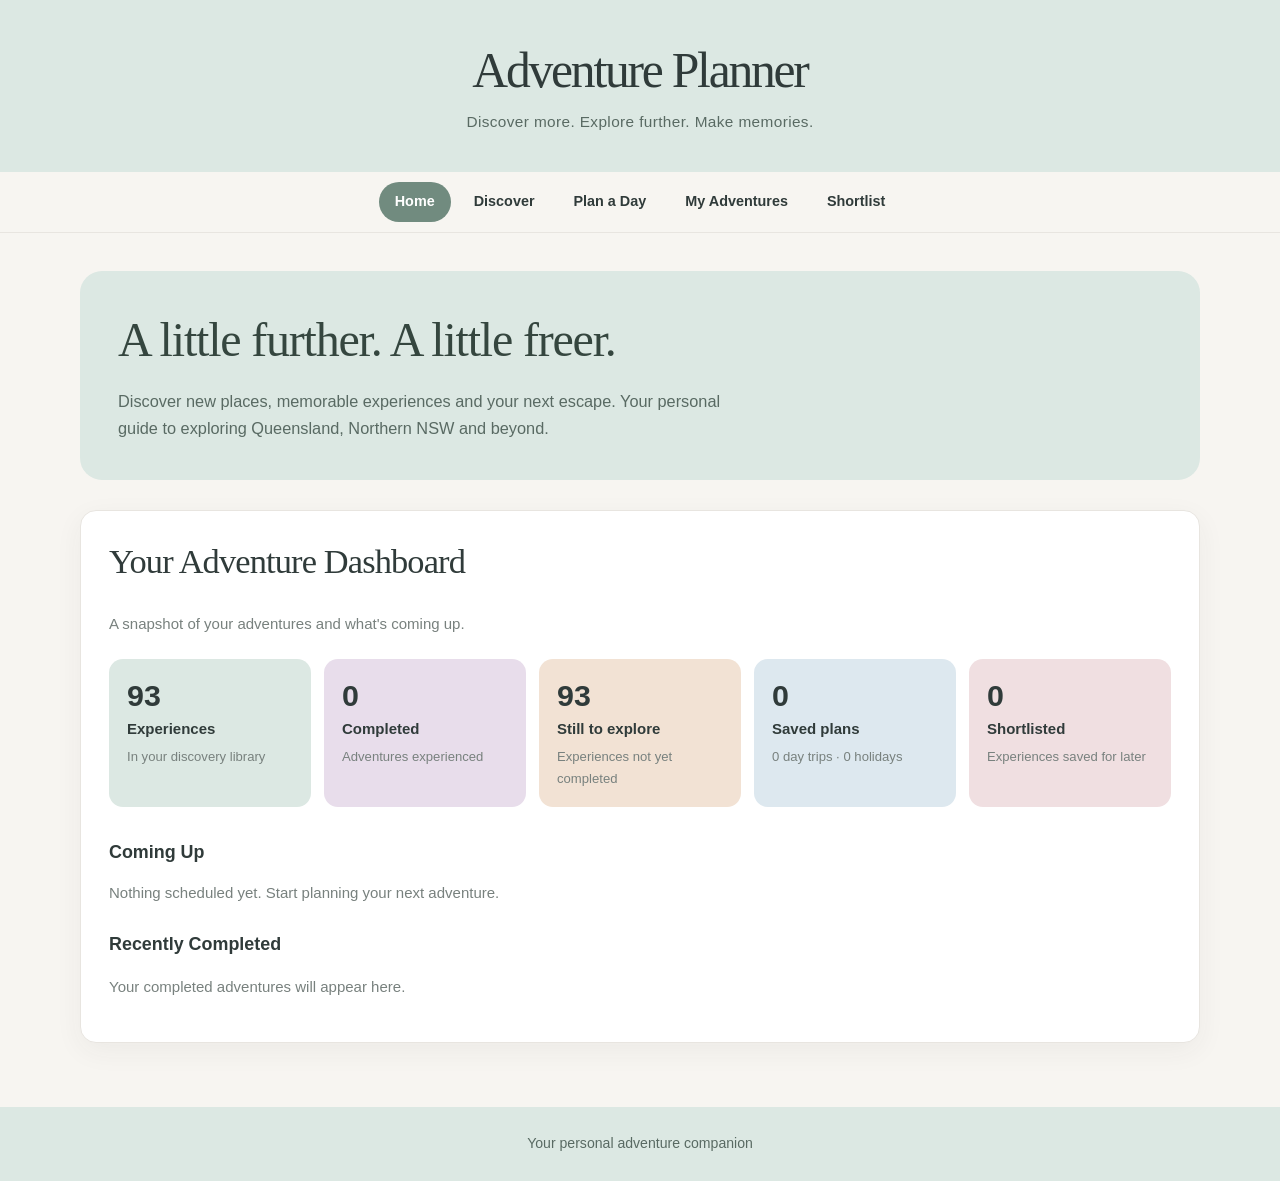
==== commit 156f4e0a: "Update index.html" ====
--- a/index.html
+++ b/index.html
@@ -29,6 +29,10 @@
     <script src="navigation.js" defer></script>
     <script src="home-dashboard.js" defer></script>
     <script src="page-refinements.js?v=3" defer></script>
+
+     <link rel="stylesheet" href="itinerary-names.css?v=1">
+
+    <script src="itinerary-names.js?v=1" defer></script>
 </head>
 
 <body data-page="home">
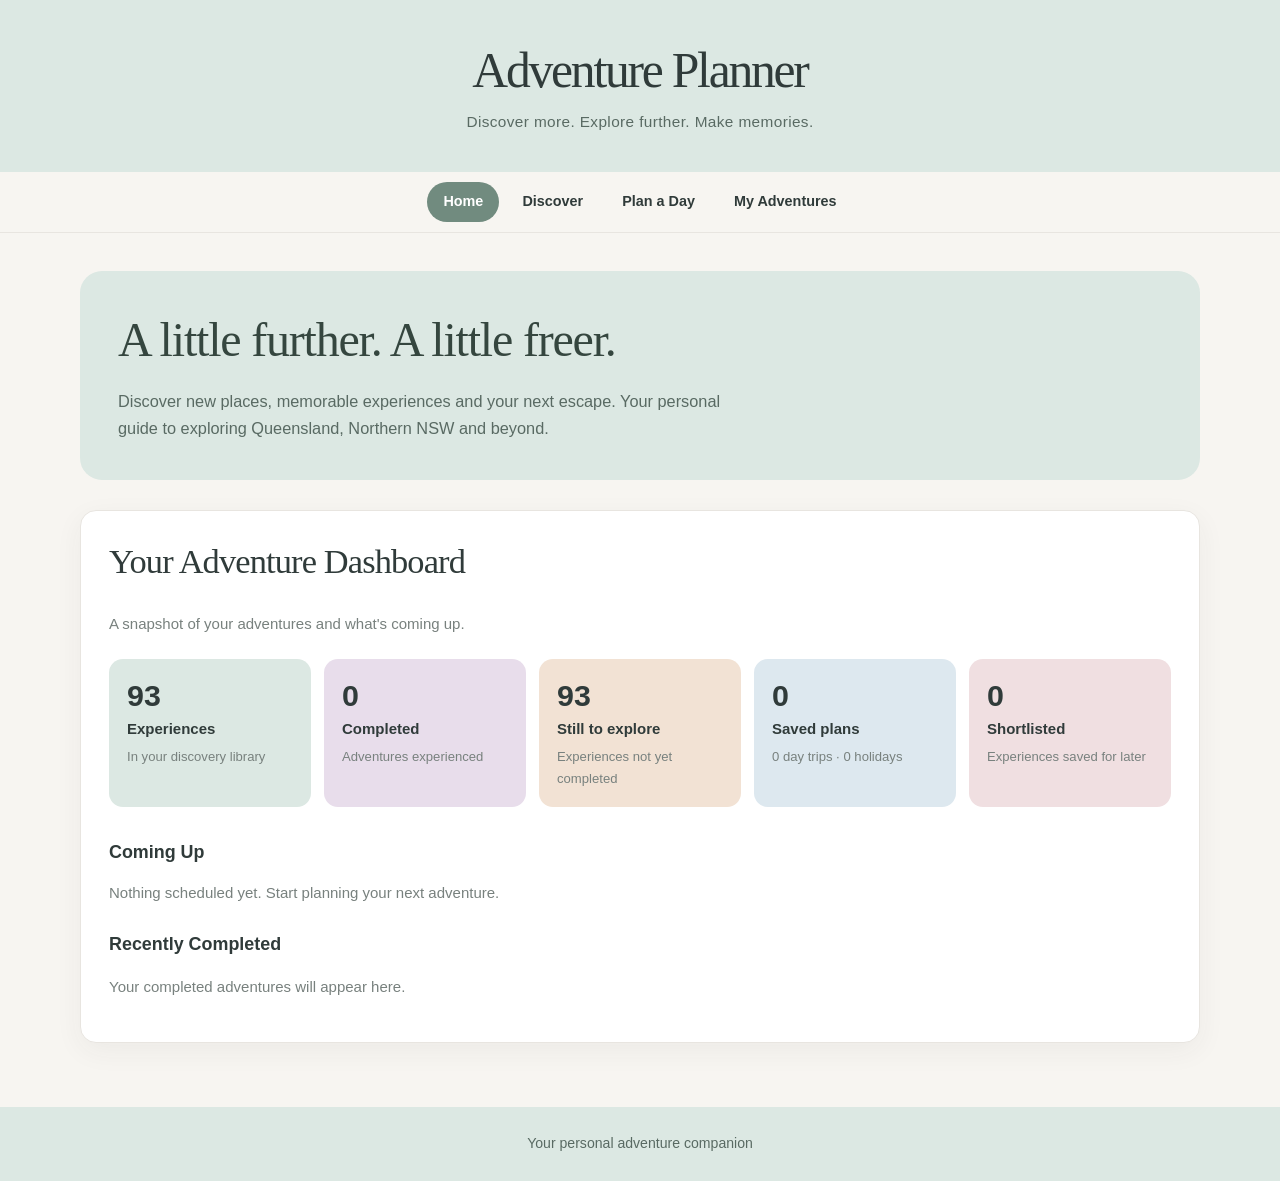
==== commit b3076a30: "Update index.html" ====
--- a/index.html
+++ b/index.html
@@ -12,27 +12,23 @@
     <link rel="stylesheet" href="refinements.css?v=3">
     <link rel="stylesheet" href="site-controls.css?v=1">
     <link rel="stylesheet" href="final-fixes.css?v=1">
-    <link rel="stylesheet" href="itinerary-names.css?v=1">
-
-    <script src="itinerary-names.js?v=1" defer></script>
-<script src="final-fixes.js?v=1" defer></script>
-    <script src="activities.js" defer></script>
-    <script src="activities-extra.js" defer></script>
-    <script src="activities-more.js" defer></script>
-    <script src="activity-corrections.js" defer></script>
-    <script src="activities-collection-4.js" defer></script>
-    <script src="activity-corrections-2.js" defer></script>
-    <script src="pet-policy.js?v=1" defer></script>
-    <script src="app.js" defer></script>
-    <script src="adventure-planner-bridge.js" defer></script>
-    <script src="page-init.js" defer></script>
-    <script src="navigation.js" defer></script>
-    <script src="home-dashboard.js" defer></script>
-    <script src="page-refinements.js?v=3" defer></script>
-
-     <link rel="stylesheet" href="itinerary-names.css?v=1">
-
-    <script src="itinerary-names.js?v=1" defer></script>
+        <link rel="stylesheet" href="itinerary-names.css?v=1">
+    
+<script src="activities.js" defer></script>
+<script src="activities-extra.js" defer></script>
+<script src="activities-more.js" defer></script>
+<script src="activity-corrections.js" defer></script>
+<script src="activities-collection-4.js" defer></script>
+<script src="activity-corrections-2.js" defer></script>
+<script src="pet-policy.js?v=1" defer></script>
+<script src="app.js" defer></script>
+   <script src="final-fixes.js?v=3" defer></script>
+<script src="adventure-planner-bridge.js" defer></script>
+<script src="page-init.js" defer></script>
+ <script src="navigation.js?v=2" defer></script>
+<script src="home-dashboard.js" defer></script>
+   <script src="page-refinements.js?v=5" defer></script>
+<script src="itinerary-names.js?v=2" defer></script>
 </head>
 
 <body data-page="home">
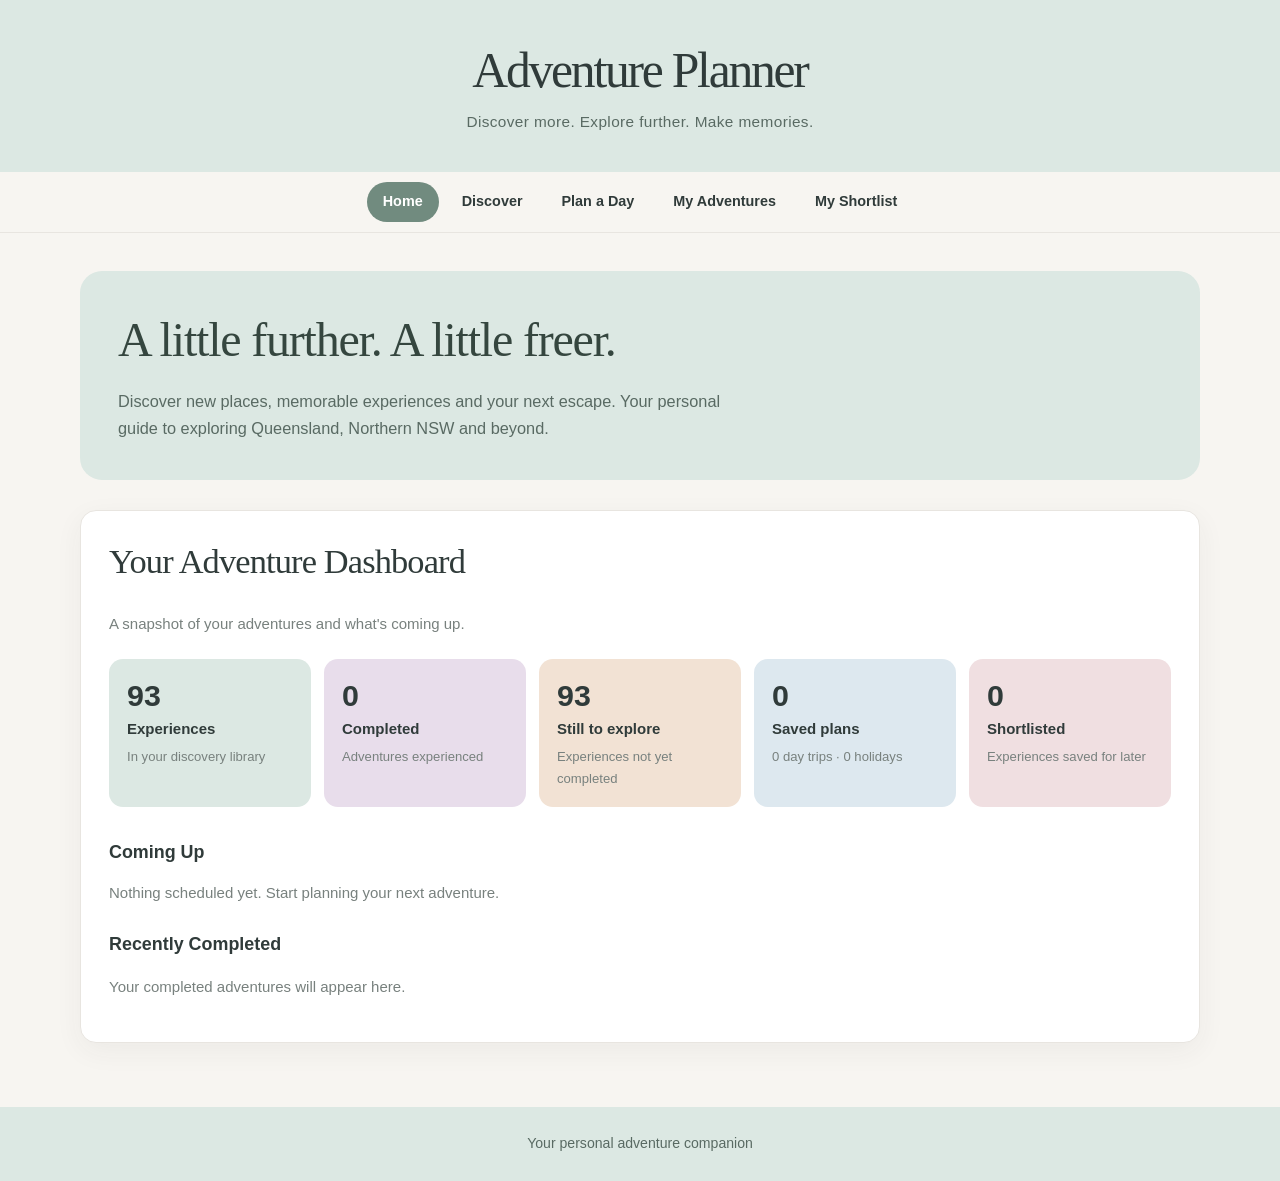
==== commit fcc98817: "Update index.html" ====
--- a/index.html
+++ b/index.html
@@ -25,7 +25,7 @@
    <script src="final-fixes.js?v=3" defer></script>
 <script src="adventure-planner-bridge.js" defer></script>
 <script src="page-init.js" defer></script>
- <script src="navigation.js?v=2" defer></script>
+    <script src="navigation.js?v=3" defer></script>
 <script src="home-dashboard.js" defer></script>
    <script src="page-refinements.js?v=5" defer></script>
 <script src="itinerary-names.js?v=2" defer></script>
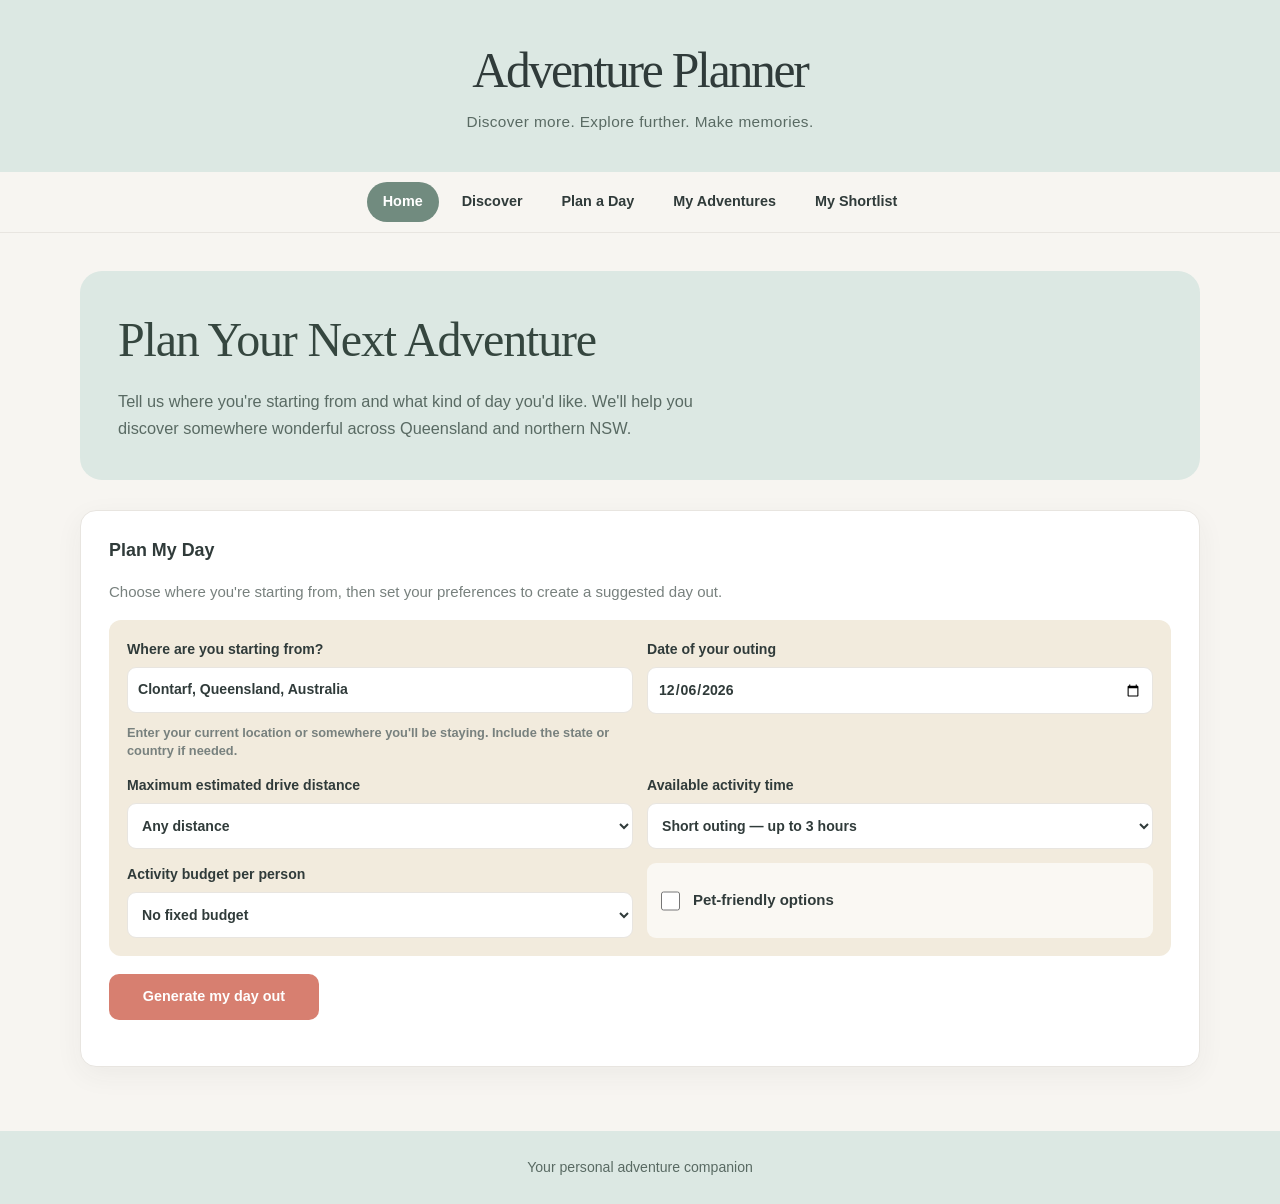
==== commit 65bd9d46: "Update index.html" ====
--- a/index.html
+++ b/index.html
@@ -5,30 +5,62 @@
     <meta charset="UTF-8">
     <meta name="viewport" content="width=device-width, initial-scale=1.0">
     <meta name="theme-color" content="#F7F5F1">
-    <title>Adventure Planner | Home</title>
+    <title>Plan a Day Out | Adventure Planner</title>
 
     <link rel="stylesheet" href="style.css">
     <link rel="stylesheet" href="theme.css">
-    <link rel="stylesheet" href="refinements.css?v=3">
-    <link rel="stylesheet" href="site-controls.css?v=1">
-    <link rel="stylesheet" href="final-fixes.css?v=1">
-        <link rel="stylesheet" href="itinerary-names.css?v=1">
-    
-<script src="activities.js" defer></script>
-<script src="activities-extra.js" defer></script>
-<script src="activities-more.js" defer></script>
-<script src="activity-corrections.js" defer></script>
-<script src="activities-collection-4.js" defer></script>
-<script src="activity-corrections-2.js" defer></script>
-<script src="pet-policy.js?v=1" defer></script>
-<script src="app.js" defer></script>
-   <script src="final-fixes.js?v=3" defer></script>
-<script src="adventure-planner-bridge.js" defer></script>
-<script src="page-init.js" defer></script>
-    <script src="navigation.js?v=3" defer></script>
-<script src="home-dashboard.js" defer></script>
-   <script src="page-refinements.js?v=5" defer></script>
-<script src="itinerary-names.js?v=2" defer></script>
+    <link rel="stylesheet" href="refinements.css">
+    <link rel="stylesheet" href="enhancements.css?v=2">
+    <link rel="stylesheet" href="site-controls.css?v=2">
+    <link rel="stylesheet" href="final-fixes.css?v=4">
+    <link rel="stylesheet" href="itinerary-names.css?v=2">
+
+    <style>
+        .day-generator-controls > .filter-field {
+            box-sizing: border-box;
+            width: 100%;
+            min-width: 0;
+        }
+
+        #generator-date {
+            display: block;
+            box-sizing: border-box !important;
+            width: 100% !important;
+            min-width: 0 !important;
+            max-width: 100% !important;
+            min-inline-size: 0 !important;
+            max-inline-size: 100% !important;
+        }
+
+        @media (max-width: 600px) {
+            .day-generator-controls {
+                grid-template-columns: minmax(0, 1fr);
+            }
+
+            #generator-date {
+                width: 100% !important;
+                max-width: 100% !important;
+            }
+        }
+    </style>
+
+    <script src="activities.js" defer></script>
+    <script src="activities-extra.js" defer></script>
+    <script src="activities-more.js" defer></script>
+    <script src="activity-corrections.js" defer></script>
+    <script src="activities-collection-4.js" defer></script>
+    <script src="activity-corrections-2.js" defer></script>
+    <script src="pet-policy.js?v=1" defer></script>
+
+    <script src="app.js" defer></script>
+    <script src="adventure-planner-bridge.js" defer></script>
+    <script src="page-init.js?v=4" defer></script>
+    <script src="navigation.js?v=5" defer></script>
+
+    <script src="day-generator.js?v=7" defer></script>
+    <script src="page-refinements.js?v=7" defer></script>
+    <script src="enhancements.js?v=2" defer></script>
+    <script src="itinerary-names.js?v=2" defer></script>
 </head>
 
 <body data-page="home">
@@ -39,11 +71,18 @@
 
     <main>
         <section class="welcome">
-            <h2>A little further. A little freer.</h2>
+            <h2>Plan Your Next Adventure</h2>
             <p>
-                Discover new places, memorable experiences and your next escape.
-                Your personal guide to exploring Queensland, Northern NSW and beyond.
+                Tell us where you're starting from and what kind of day
+                you'd like. We'll help you discover somewhere wonderful
+                across Queensland and northern NSW.
             </p>
+        </section>
+
+        <section class="feature">
+            <h3>Plan My Day</h3>
+            <p>Build an outing around your available time, budget and preferences.</p>
+            <span class="status">Loading day planner...</span>
         </section>
     </main>
 
--- a/theme.css
+++ b/theme.css
@@ -855,3 +855,78 @@
         grid-template-columns: 1fr;
     }
 }
+
+
+
+/* Consistent warm beige surfaces across search, filters and activity forms */
+
+:root {
+    --search-beige: #F2EBDD;
+    --search-border: #D9CEBD;
+}
+
+/* Search and filter panels */
+.discover-controls,
+.day-generator-controls,
+.activity-filters,
+.map-view-controls {
+    padding: 18px;
+    border-radius: 12px;
+    background: var(--search-beige);
+}
+
+/* Form panels */
+#add-activity .activity-form,
+.activity-form {
+    background: var(--search-beige);
+}
+
+/* Individual form fields remain light for readability */
+#add-activity .activity-form input,
+#add-activity .activity-form select,
+#add-activity .activity-form textarea,
+.discover-controls select,
+.day-generator-controls select,
+.map-view-controls select {
+    background: #FFFEFC;
+    border-color: var(--search-border);
+}
+
+/* Pet-friendly checkbox */
+#add-activity .pet-checkbox-line {
+    background: #FFFEFC;
+    border-color: var(--search-border);
+}
+
+/* Keep the Discover shortlist actions clearly differentiated */
+#discover-results .discover-card-actions {
+    display: flex;
+    flex-direction: column;
+    gap: 9px;
+    margin-top: auto;
+    padding-top: 18px;
+}
+
+#discover-results .discover-card-actions button {
+    width: 100%;
+    min-height: 44px;
+}
+
+#discover-results .discover-shortlist-button {
+    background: #F2EBDD;
+    color: #51483D;
+}
+
+#discover-results .discover-shortlist-button.is-shortlisted {
+    background: #DCE8E3;
+    color: #40554B;
+}
+
+@media (max-width: 650px) {
+    .discover-controls,
+    .day-generator-controls,
+    .activity-filters,
+    .map-view-controls {
+        grid-template-columns: 1fr;
+    }
+}
--- a/enhancements.css
+++ b/enhancements.css
@@ -0,0 +1,87 @@
+/* Discover cards: equal-height layout keeps completion actions aligned. */
+#discover-results .discover-card {
+    display: flex;
+    flex-direction: column;
+    min-height: 100%;
+}
+#discover-results .discover-card .discover-complete-button {
+    align-self: flex-start;
+    margin-top: auto;
+}
+
+/* Consistent beige filter surface. */
+.map-view-controls.map-controls-refined {
+    padding: 16px;
+    border-radius: 12px;
+    background: #F2EBDD;
+}
+.map-view-controls.map-controls-refined .filter-field {
+    min-width: 0;
+}
+.map-view-controls.map-controls-refined select {
+    background: #FFFEFC;
+}
+
+/* Compact expandable completion history and archive. */
+#my-adventures-dashboard .completed-experiences,
+#my-adventures-dashboard .archived-itineraries-details {
+    padding: 12px 15px;
+    border: 1px solid var(--border);
+    border-radius: 11px;
+    background: #FFFEFC;
+}
+#my-adventures-dashboard .completed-experiences > summary,
+#my-adventures-dashboard .archived-itineraries-details > summary {
+    cursor: pointer;
+    color: var(--forest);
+    font-weight: 650;
+}
+#my-adventures-dashboard .completed-experiences-list,
+#my-adventures-dashboard .archived-itineraries-list {
+    display: grid;
+    gap: 9px;
+    margin-top: 12px;
+}
+#my-adventures-dashboard .completed-experiences-list .adventure-history-card,
+#my-adventures-dashboard .archived-itinerary-card {
+    margin: 0;
+    padding: 12px 14px;
+}
+#my-adventures-dashboard .adventure-history-card[hidden] {
+    display: none !important;
+}
+#my-adventures-dashboard .adventure-history-actions {
+    display: flex;
+    flex-wrap: wrap;
+    align-items: stretch;
+    gap: 9px;
+}
+#my-adventures-dashboard .adventure-history-actions button {
+    display: inline-flex;
+    align-items: center;
+    justify-content: center;
+    min-height: 44px;
+    margin: 0;
+}
+#my-adventures-dashboard .archived-itinerary-card button {
+    min-height: 42px;
+    padding: 9px 14px;
+    border: 1px solid var(--border);
+    border-radius: 9px;
+    background: #DCE8E3;
+    color: #40554B;
+    font: inherit;
+    font-weight: 650;
+    cursor: pointer;
+}
+
+/* Add-activity autocomplete fields remain free-text so new places can be added. */
+#add-activity .activity-form input[list] {
+    background-color: #FFFEFC;
+}
+
+@media (max-width: 650px) {
+    #discover-results .discover-card { min-height: 0; }
+    #discover-results .discover-card .discover-complete-button { width: 100%; }
+    #my-adventures-dashboard .adventure-history-actions button { flex: 1 1 100%; }
+}
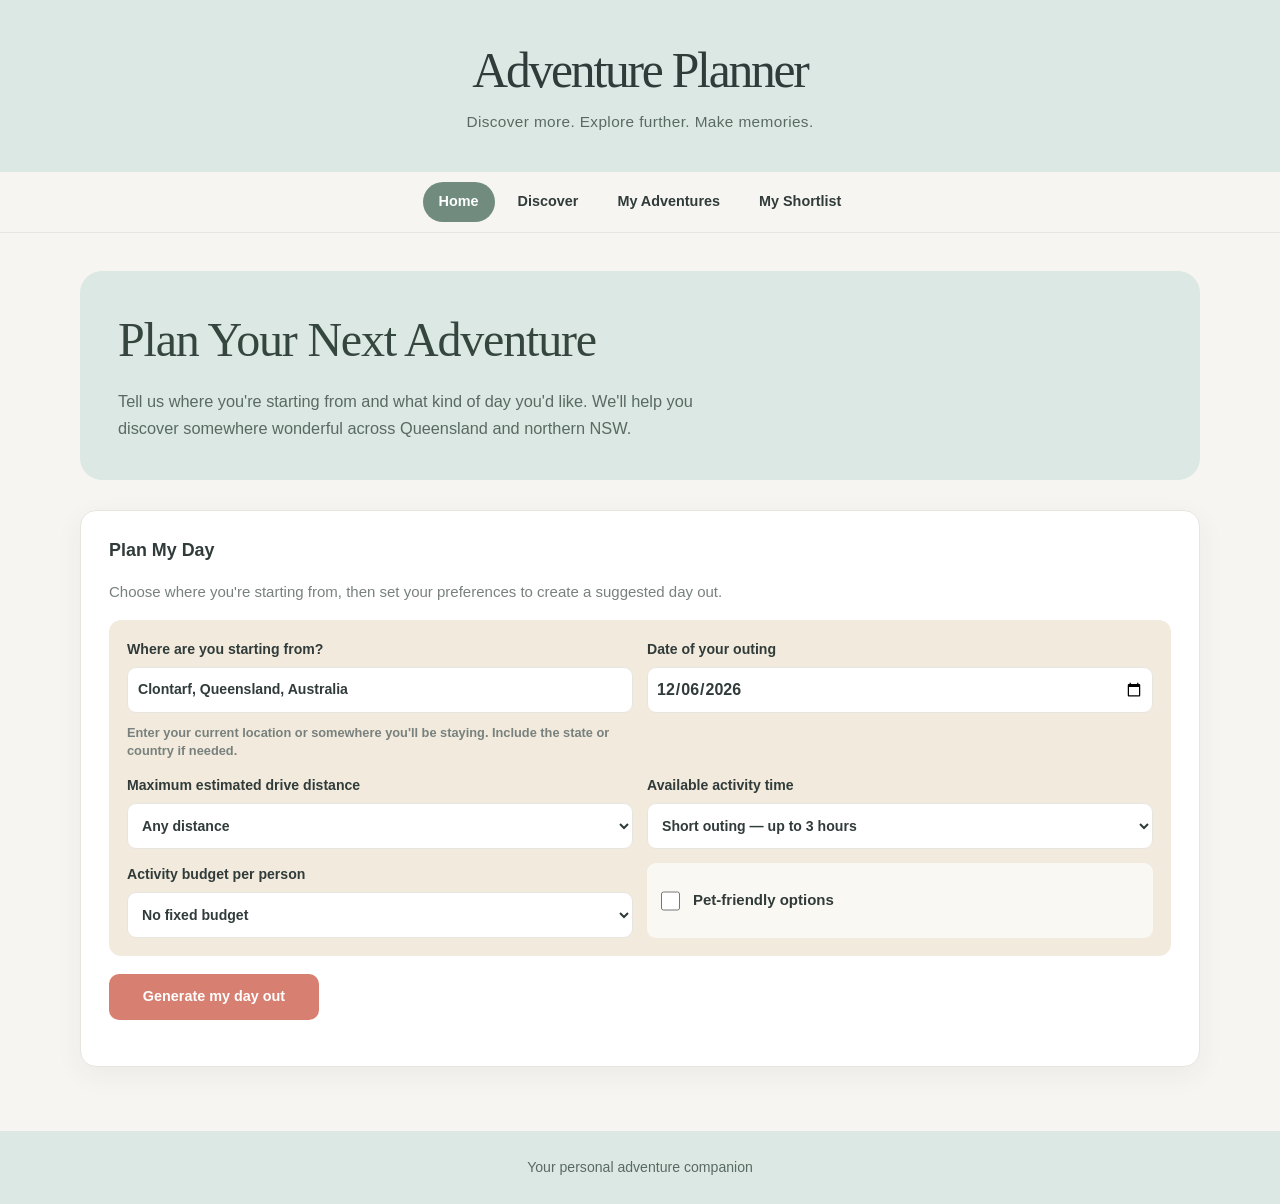
==== commit 7c7b3727: "Update index.html" ====
--- a/index.html
+++ b/index.html
@@ -16,25 +16,64 @@
     <link rel="stylesheet" href="itinerary-names.css?v=2">
 
     <style>
-        .day-generator-controls > .filter-field {
+        /* Keep all generator controls inside their grid columns. */
+        .day-generator-controls {
             box-sizing: border-box;
             width: 100%;
+            max-width: 100%;
             min-width: 0;
         }
 
+        .day-generator-controls > .filter-field {
+            display: flex;
+            flex-direction: column;
+            box-sizing: border-box;
+            width: 100%;
+            max-width: 100%;
+            min-width: 0;
+            overflow: hidden;
+        }
+
+        /* iPhone / Safari date input sizing fix. */
         #generator-date {
-            display: block;
+            display: block !important;
             box-sizing: border-box !important;
+            flex: 0 1 auto !important;
             width: 100% !important;
+            inline-size: 100% !important;
             min-width: 0 !important;
+            min-inline-size: 0 !important;
             max-width: 100% !important;
-            min-inline-size: 0 !important;
             max-inline-size: 100% !important;
+            height: 46px;
+            padding: 10px 8px !important;
+            margin: 0;
+            font-family: inherit;
+            font-size: 16px !important;
+            line-height: normal;
+        }
+
+        /* Constrain Safari's internal date display as well. */
+        #generator-date::-webkit-date-and-time-value {
+            box-sizing: border-box;
+            min-width: 0;
+            max-width: 100%;
+            text-align: left;
+        }
+
+        #generator-date::-webkit-datetime-edit {
+            padding: 0;
+            min-width: 0;
         }
 
         @media (max-width: 600px) {
             .day-generator-controls {
-                grid-template-columns: minmax(0, 1fr);
+                grid-template-columns: minmax(0, 1fr) !important;
+            }
+
+            .day-generator-controls > .filter-field {
+                min-width: 0;
+                max-width: 100%;
             }
 
             #generator-date {
